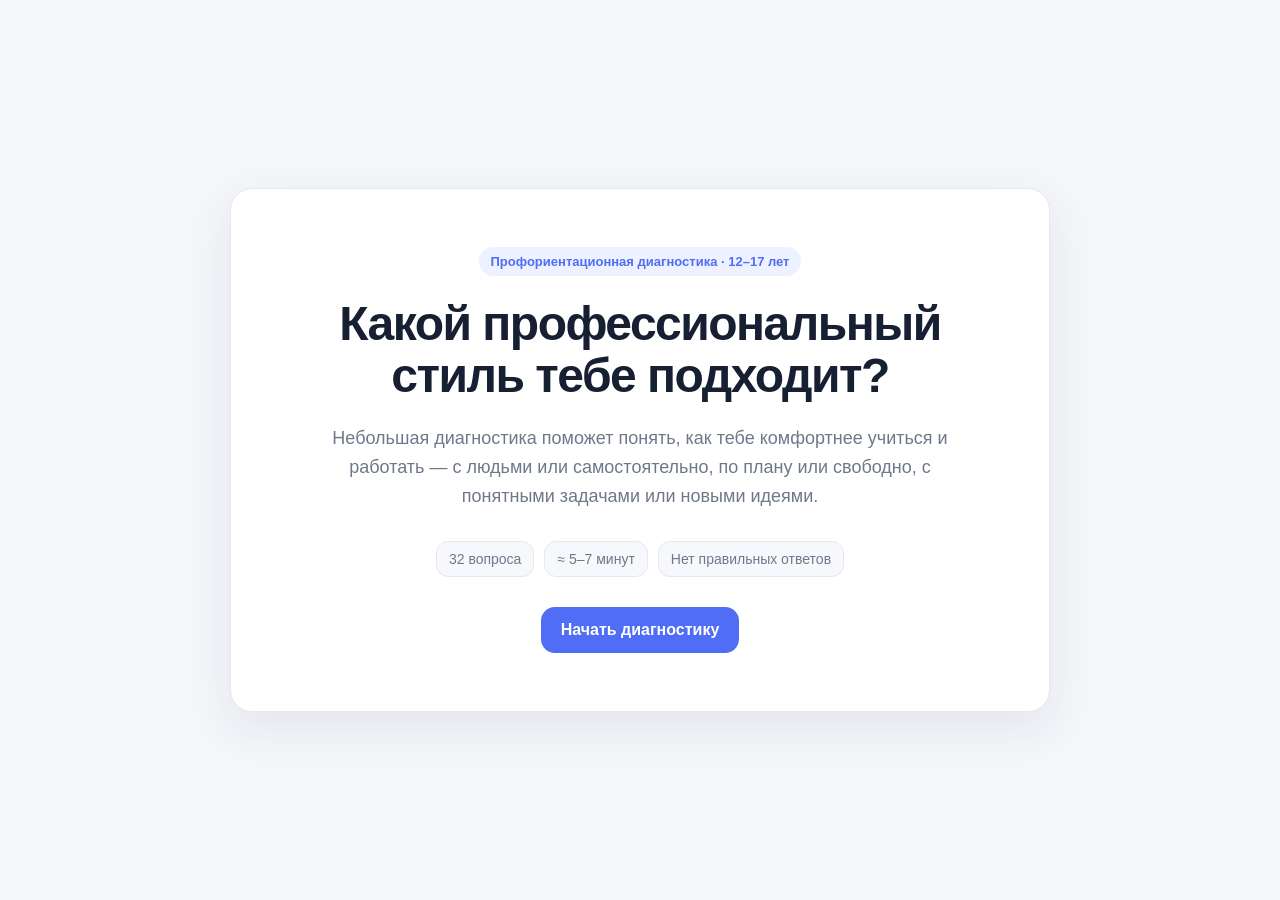
==== 16pf.html @ 12c53074 "add scores 16fp" ====
<!DOCTYPE html>
<html lang="ru">
<head>
<meta charset="UTF-8">
<meta name="viewport" content="width=device-width, initial-scale=1.0">
<meta name="description" content="Профориентационная диагностика профессионального стиля">
<title>Профессиональный стиль — диагностика</title>
<style>
:root{--bg:#f5f6fa;--surface:#fff;--text:#172033;--muted:#6f788a;--border:#e4e8ef;--accent:#4f6df5;--accent-dark:#3e5bd8;--accent-soft:#eef1ff;--shadow:0 16px 45px rgba(31,42,68,.08);--radius:22px}
*{box-sizing:border-box}html{min-height:100%}body{margin:0;min-height:100vh;background:var(--bg);color:var(--text);font-family:-apple-system,BlinkMacSystemFont,"Segoe UI",Roboto,Helvetica,Arial,sans-serif;-webkit-font-smoothing:antialiased}button{font:inherit}
.app{width:100%;min-height:100vh;display:flex;justify-content:center;padding:40px 20px}.screen{width:100%;max-width:820px;margin:auto}.hidden{display:none!important}.fade{animation:appear .45s ease}
@keyframes appear{from{opacity:0;transform:translateY(8px)}to{opacity:1;transform:none}}
.hero,.test-card,.result-card{background:var(--surface);border:1px solid var(--border);border-radius:var(--radius);box-shadow:var(--shadow)}
.hero{text-align:center;padding:58px 48px}.badge{display:inline-flex;padding:7px 12px;border-radius:999px;background:var(--accent-soft);color:var(--accent);font-size:13px;font-weight:700;margin-bottom:22px}
h1{margin:0;font-size:clamp(32px,5vw,48px);line-height:1.08;letter-spacing:-1.5px}.subtitle{max-width:650px;margin:22px auto 30px;color:var(--muted);font-size:18px;line-height:1.6}
.meta{display:flex;justify-content:center;gap:10px;flex-wrap:wrap;margin-bottom:30px}.meta span{padding:9px 12px;background:#f7f8fb;border:1px solid var(--border);border-radius:12px;font-size:14px;color:var(--muted)}
.primary,.secondary{border:0;border-radius:14px;padding:14px 20px;font-weight:700;cursor:pointer;transition:.2s ease}.primary{background:var(--accent);color:#fff}.primary:hover{background:var(--accent-dark);transform:translateY(-1px)}.primary:disabled{opacity:.45;cursor:not-allowed;transform:none}
.secondary{background:#f3f4f7;color:var(--text);border:1px solid var(--border)}.secondary:hover:not(:disabled){background:#e9ebf0}.secondary:disabled{opacity:.4;cursor:not-allowed}
.test-card,.result-card{padding:28px}.test-top{display:flex;justify-content:space-between;align-items:center;margin-bottom:10px}.progress-label{font-size:14px;font-weight:700;color:var(--muted)}
.progress{height:8px;background:#e9ebf1;border-radius:99px;overflow:hidden}.progress i{display:block;height:100%;width:0;background:var(--accent);border-radius:inherit;transition:width .3s ease}
.question-wrap{padding:54px 12px 38px}.question-number,.result-kicker{font-size:13px;font-weight:800;letter-spacing:.08em;text-transform:uppercase;color:var(--accent);margin-bottom:16px}
.question{font-size:clamp(27px,4vw,38px);line-height:1.18;letter-spacing:-.7px;margin:0 0 30px}.answers{display:grid;grid-template-columns:1fr 1fr;gap:16px}
.answer{min-height:150px;padding:24px;text-align:left;background:#fff;border:2px solid var(--border);border-radius:18px;cursor:pointer;transition:.2s ease;display:flex;flex-direction:column;gap:18px}.answer:hover{border-color:#b9c3ee;transform:translateY(-1px)}
.answer.selected{border-color:var(--accent);background:var(--accent-soft)}.answer-key{display:flex;width:34px;height:34px;border-radius:10px;background:#f1f3f7;align-items:center;justify-content:center;font-weight:800;color:var(--muted)}.answer.selected .answer-key{background:var(--accent);color:#fff}.answer-text{font-size:17px;line-height:1.45;font-weight:600}
.nav{display:flex;justify-content:space-between;gap:12px;padding-top:4px}.nav button{min-width:130px}
.result-card{padding:42px}.result-head{padding-bottom:28px;border-bottom:1px solid var(--border)}.result-title{font-size:clamp(34px,5vw,48px);line-height:1.05;letter-spacing:-1.5px;margin:0 0 16px}.result-desc{margin:0;color:var(--muted);font-size:18px;line-height:1.65}
.section-title{font-size:22px;margin:32px 0 18px}.scales{display:grid;gap:14px}.scale-row{display:grid;grid-template-columns:145px 1fr 55px;gap:14px;align-items:center;font-size:15px}.scale-name{font-weight:700}
.bar,.direction-bar{height:9px;background:#e9ebf1;border-radius:99px;overflow:hidden}.bar i,.direction-bar i{display:block;height:100%;background:var(--accent);border-radius:inherit}.scale-value{font-weight:800;text-align:right}
.directions{display:grid;gap:18px}.direction{padding:18px;background:#f8f9fc;border:1px solid var(--border);border-radius:16px}.direction-top{display:flex;justify-content:space-between;gap:10px;margin-bottom:10px}.direction-name{font-weight:800}.direction-score{font-weight:800;color:var(--accent)}.direction small{display:block;color:var(--muted);line-height:1.45;margin-top:10px}
.cta{margin-top:30px;padding:25px;border-radius:20px;background:var(--accent-soft)}.cta h3{margin:0 0 8px;font-size:22px}.cta p{margin:0 0 18px;color:var(--muted);line-height:1.5}.note{font-size:13px;color:var(--muted);line-height:1.5;margin-top:20px}.save-status{font-size:13px;color:var(--muted);margin-top:12px;min-height:18px}
@media(max-width:650px){.app{padding:12px}.hero{padding:38px 20px}.test-card,.result-card{padding:19px;border-radius:19px}.answers{grid-template-columns:1fr}.answer{min-height:120px;padding:20px}.question-wrap{padding:34px 2px 24px}.question{margin-bottom:24px}.scale-row{grid-template-columns:120px 1fr 48px;gap:9px;font-size:14px}.directions{grid-template-columns:1fr}.nav{position:sticky;bottom:0;background:rgba(255,255,255,.96);padding:12px 0 2px}.nav button{flex:1}.secondary{padding:13px 10px}}
</style>
</head>
<body>
<div class="app"><main class="screen">
<section id="startScreen" class="hero">
<div class="badge">Профориентационная диагностика · 12–17 лет</div>
<h1>Какой профессиональный стиль тебе подходит?</h1>
<p class="subtitle">Небольшая диагностика поможет понять, как тебе комфортнее учиться и работать — с людьми или самостоятельно, по плану или свободно, с понятными задачами или новыми идеями.</p>
<div class="meta"><span>32 вопроса</span><span>≈ 5–7 минут</span><span>Нет правильных ответов</span></div>
<button id="startBtn" class="primary">Начать диагностику</button>
</section>

<section id="testScreen" class="test-card hidden">
<div class="test-top"><span id="progressLabel" class="progress-label">Вопрос 1 из 32</span><span id="percentLabel" class="progress-label">3%</span></div>
<div class="progress"><i id="progressBar"></i></div>
<div class="question-wrap"><div id="questionNumber" class="question-number"></div><h2 id="questionText" class="question"></h2><div id="answers" class="answers"></div></div>
<div class="nav"><button id="backBtn" class="secondary">← Назад</button><button id="nextBtn" class="primary" disabled>Далее →</button></div>
</section>

<section id="resultScreen" class="result-card hidden fade">
<div class="result-head"><div class="result-kicker">Твой профессиональный стиль</div><h2 id="profileTitle" class="result-title"></h2><p id="profileDesc" class="result-desc"></p></div>
<h3 class="section-title">Твой профиль</h3><div id="scales" class="scales"></div>
<h3 class="section-title">Направления, которые стоит попробовать</h3><div id="directions" class="directions"></div>
<div class="cta"><h3>Хочешь разобраться глубже?</h3><p>Этот результат показывает только общую картину. Более подробный разбор может помочь сопоставить твои интересы, личностный стиль, тип деятельности и профессиональные направления.</p><button id="detailsBtn" class="primary">Получить подробный разбор</button><div id="saveStatus" class="save-status"></div></div>
<p class="note">Результат не определяет профессию и не является психологическим диагнозом. Это ориентир для дальнейшего исследования себя и разных профессиональных направлений.</p>
</section>
</main></div>

<script>
"use strict";

const API_URL="https://d5doh57gnofrijterto1.7qsg961h.apigw.yandexcloud.net";

const questions=[
{id:1,question:"Тебе дали школьный проект без готового плана.",optionA:"Хочу получить понятный порядок действий",optionB:"Интересно самому придумать, как всё организовать",scale:"Структура",direction:"A ← B"},
{id:2,question:"На мероприятии ты никого не знаешь.",optionA:"Скорее буду ждать, пока кто-то заговорит со мной",optionB:"Могу сам начать разговор",scale:"Люди",direction:"A ← B"},
{id:3,question:"Тебе предложили попробовать новое занятие, о котором ты ничего не знаешь.",optionA:"Скорее выберу что-то знакомое",optionB:"Скорее попробую новое",scale:"Новизна",direction:"A ← B"},
{id:4,question:"В команде никто не может решить, что делать дальше.",optionA:"Подожду общего решения",optionB:"Предложу свой вариант и попробую организовать остальных",scale:"Влияние",direction:"A ← B"},
{id:5,question:"Представь, что нужно придумать устройство будущего.",optionA:"Буду думать, как сделать что-то реально существующее",optionB:"Буду придумывать необычные возможности, даже если их пока не существует",scale:"Идеи",direction:"A ← B"},
{id:6,question:"У тебя свободный день перед важным проектом.",optionA:"Предпочту спокойно заниматься одним делом",optionB:"Хочется нескольких разных занятий и событий",scale:"Динамика",direction:"A ← B"},
{id:7,question:"В групповой работе возникает спор.",optionA:"Для меня главное — найти наиболее логичное решение",optionB:"Мне важно понять, что чувствуют участники и почему они спорят",scale:"Чувствительность",direction:"A ← B"},
{id:8,question:"Учитель разрешил выбрать, как выполнять большую работу.",optionA:"Предпочту работать вместе с кем-нибудь",optionB:"Предпочту самому определить способ и работать самостоятельно",scale:"Самостоятельность",direction:"A ← B"},
{id:9,question:"Тебе дали задачу с большим количеством правил.",optionA:"Правила помогают мне понять, что делать",optionB:"Слишком много правил скорее мешают",scale:"Структура",direction:"B ← A"},
{id:10,question:"На встрече нужно высказать своё мнение перед группой.",optionA:"Лучше промолчу, если меня прямо не спросили",optionB:"Скорее выскажу свою позицию",scale:"Люди",direction:"A ← B"},
{id:11,question:"В привычном школьном проекте предлагают полностью изменить подход.",optionA:"Лучше оставить то, что уже работает",optionB:"Интересно посмотреть, что получится по-новому",scale:"Новизна",direction:"A ← B"},
{id:12,question:"Ты уверен, что команда выбрала не лучший вариант.",optionA:"Скорее соглашусь с большинством",optionB:"Буду отстаивать другой вариант",scale:"Влияние",direction:"A ← B"},
{id:13,question:"Тебе нужно объяснить сложную тему.",optionA:"Буду приводить конкретные примеры",optionB:"Попробую объяснить общую идею и связи между вещами",scale:"Идеи",direction:"A ← B"},
{id:14,question:"Какой учебный день кажется тебе более привлекательным?",optionA:"Несколько спокойных занятий без спешки",optionB:"Много разных дел, которые быстро сменяют друг друга",scale:"Динамика",direction:"A ← B"},
{id:15,question:"Друг рассказывает тебе о проблеме.",optionA:"Сначала думаю, как решить проблему",optionB:"Сначала стараюсь понять, что он чувствует",scale:"Чувствительность",direction:"A ← B"},
{id:16,question:"Тебе поручили сложную задачу.",optionA:"Хочется периодически сверяться с другими",optionB:"Предпочитаю самому разобраться и показать результат",scale:"Самостоятельность",direction:"A ← B"},
{id:17,question:"Представь идеальное рабочее место.",optionA:"Понятные процессы, правила и порядок",optionB:"Можно самому решать, как организовать работу",scale:"Структура",direction:"A ← B"},
{id:18,question:"После уроков нужно выбрать, чем заняться.",optionA:"Встретиться с друзьями или заняться чем-то вместе",optionB:"Заняться своим делом в одиночку",scale:"Люди",direction:"A ← B"},
{id:19,question:"Тебе предлагают участвовать в конкурсе, где заранее неизвестен результат.",optionA:"Скорее выберу более предсказуемый вариант",optionB:"Неопределённость делает это интереснее",scale:"Новизна",direction:"A ← B"},
{id:20,question:"В команде появился новый проект, и нужен человек, который будет координировать работу.",optionA:"Предпочту заниматься своей частью",optionB:"Мне было бы интересно координировать остальных",scale:"Влияние",direction:"A ← B"},
{id:21,question:"Что тебе интереснее?",optionA:"Разобраться, как работает конкретный механизм",optionB:"Придумать новую концепцию или способ его применения",scale:"Идеи",direction:"A ← B"},
{id:22,question:"Какой формат проекта тебе ближе?",optionA:"Долгая спокойная работа с возможностью не торопиться",optionB:"Короткие этапы, активное движение и быстрые результаты",scale:"Динамика",direction:"A ← B"},
{id:23,question:"Ты создаёшь приложение для школьников.",optionA:"В первую очередь думаю о функциях и удобстве",optionB:"В первую очередь думаю о том, что пользователь будет чувствовать",scale:"Чувствительность",direction:"A ← B"},
{id:24,question:"Если ты не понимаешь задачу...",optionA:"Скорее спрошу кого-нибудь и разберусь вместе",optionB:"Сначала попробую разобраться самостоятельно",scale:"Самостоятельность",direction:"A ← B"},
{id:25,question:"В проекте внезапно поменялись требования.",optionA:"Это скорее раздражает — хочется определённости",optionB:"Это нормально, можно перестроиться",scale:"Новизна",direction:"A ← B"},
{id:26,question:"Тебе нужно убедить команду попробовать твою идею.",optionA:"Лучше, чтобы решение приняли другие",optionB:"Готов объяснять, спорить и отстаивать свою идею",scale:"Влияние",direction:"A ← B"},
{id:27,question:"Представь, что тебе нужно создать компьютерную игру.",optionA:"Интересно продумать правила и конкретные механики",optionB:"Интересно придумать необычный мир и концепцию",scale:"Идеи",direction:"A ← B"},
{id:28,question:"Тебе нужно выполнить большую задачу.",optionA:"Разбить её на этапы и идти по плану",optionB:"Начать с того, что сейчас кажется наиболее интересным",scale:"Структура",direction:"A ← B"},
{id:29,question:"В новом кружке или компании...",optionA:"Мне требуется время, чтобы освоиться",optionB:"Обычно довольно быстро включаюсь в общение",scale:"Люди",direction:"A ← B"},
{id:30,question:"После нескольких часов работы тебе предлагают ещё одно интересное дело.",optionA:"Скорее хочу закончить текущее и отдохнуть",optionB:"Скорее хочется переключиться и продолжить активность",scale:"Динамика",direction:"A ← B"},
{id:31,question:"Если ты работаешь над проектом для людей...",optionA:"Главное — чтобы результат хорошо выполнял задачу",optionB:"Важно, чтобы люди почувствовали себя комфортно и получили хороший опыт",scale:"Чувствительность",direction:"A ← B"},
{id:32,question:"Если тебе дали индивидуальное задание...",optionA:"Мне удобнее иметь возможность обсудить его с кем-то",optionB:"Мне нравится самому отвечать за весь результат",scale:"Самостоятельность",direction:"A ← B"}
];

const scales=["Люди","Влияние","Самостоятельность","Структура","Новизна","Идеи","Динамика","Чувствительность"];

const profiles={
"Исследователь":{desc:"Тебе может быть интересно разбираться в сложных вещах, искать новые решения и самостоятельно докапываться до сути. Тебе может быть комфортнее там, где есть пространство для экспериментов и собственных идей.",rule:s=>s.Идеи>=60&&s.Новизна>=60&&s.Самостоятельность>=60},
"Инициатор":{desc:"Тебе может быть интересно запускать новое, действовать активно и влиять на то, как развивается дело. Стоит попробовать задачи, где есть движение, неопределённость и возможность проявить инициативу.",rule:s=>s.Влияние>=60&&s.Новизна>=60&&s.Динамика>=60},
"Коммуникатор":{desc:"Тебе может быть комфортно много взаимодействовать с людьми, обсуждать идеи и двигать совместные дела вперёд. Могут подойти проекты, где важны общение, энергия и заметный результат.",rule:s=>s.Люди>=60&&s.Влияние>=60&&s.Динамика>=60},
"Создатель":{desc:"Тебе может быть интересно придумывать необычные решения и превращать идеи в новые форматы. Может подойти среда, где есть свобода эксперимента и не требуется всё делать строго по шаблону.",rule:s=>s.Идеи>=60&&s.Новизна>=60&&s.Структура<=45},
"Систематизатор":{desc:"Тебе может быть комфортно наводить порядок, разбираться в сложных задачах и самостоятельно доводить работу до результата. Стоит попробовать занятия, где важны логика, последовательность и понятные критерии.",rule:s=>s.Структура>=60&&s.Самостоятельность>=60&&s.Новизна<=45},
"Помогающий":{desc:"Тебе может быть интересно понимать людей, учитывать их состояние и помогать находить решения. Могут подойти проекты, где результат зависит не только от задачи, но и от качества взаимодействия.",rule:s=>s.Люди>=60&&s.Чувствительность>=60&&s.Влияние>=50}
};

const directionWeights={
"IT и технологии":{Идеи:25,Самостоятельность:20,Новизна:20,Структура:15,Люди:10,Динамика:10},
"Дизайн и креатив":{Идеи:30,Новизна:25,Чувствительность:20,Самостоятельность:15,Люди:10},
"Бизнес и предпринимательство":{Влияние:25,Новизна:25,Динамика:20,Самостоятельность:15,Идеи:15},
"Управление и проекты":{Влияние:25,Структура:20,Люди:20,Динамика:20,Самостоятельность:15},
"Маркетинг и медиа":{Люди:25,Идеи:25,Динамика:20,Новизна:20,Влияние:10},
"Наука и исследования":{Идеи:25,Самостоятельность:25,Структура:25,Новизна:15,Чувствительность:10},
"Образование":{Люди:30,Чувствительность:25,Структура:15,Влияние:15,Идеи:15},
"Помогающие профессии":{Люди:35,Чувствительность:35,Влияние:15,Структура:10,Самостоятельность:5},
"Инженерия":{Структура:30,Самостоятельность:20,Идеи:20,Новизна:15,Динамика:10,Люди:5},
"Аналитика и финансы":{Структура:30,Самостоятельность:25,Идеи:20,Новизна:10,Влияние:10,Люди:5}
};

let current=0,answers=Array(questions.length).fill(null),startedAt=null;
const $=id=>document.getElementById(id);
const startScreen=$("startScreen"),testScreen=$("testScreen"),resultScreen=$("resultScreen");

function renderQuestion(){
 const q=questions[current],pct=Math.round((current+1)/questions.length*100);
 $("progressLabel").textContent=`Вопрос ${current+1} из ${questions.length}`;
 $("percentLabel").textContent=`${pct}%`;$("progressBar").style.width=`${pct}%`;
 $("questionNumber").textContent=`ВОПРОС ${String(current+1).padStart(2,"0")}`;
 $("questionText").textContent=q.question;$("answers").innerHTML="";
 [["A",q.optionA],["B",q.optionB]].forEach(([key,text])=>{
  const btn=document.createElement("button");btn.type="button";btn.className="answer"+(answers[current]===key?" selected":"");
  btn.innerHTML=`<span class="answer-key">${key}</span><div class="answer-text">${text}</div>`;
  btn.addEventListener("click",()=>selectAnswer(key));$("answers").appendChild(btn);
 });
 $("backBtn").disabled=current===0;$("nextBtn").disabled=answers[current]===null;
 $("nextBtn").textContent=current===questions.length-1?"Показать результат →":"Далее →";
}
function selectAnswer(key){answers[current]=key;[...$("answers").children].forEach(b=>b.classList.remove("selected"));$("answers").children[key==="A"?0:1].classList.add("selected");$("nextBtn").disabled=false}
function calculateScales(){
 const totals={};scales.forEach(s=>totals[s]={a:0,b:0});
 questions.forEach((q,i)=>{const a=answers[i];if(!a)return;const r=q.id===9;if((a==="B"&&!r)||(a==="A"&&r))totals[q.scale].b++;else totals[q.scale].a++});
 const result={};scales.forEach(s=>{const t=totals[s],n=t.a+t.b;result[s]=n?Math.round(t.b/n*100):0});return result;
}
function profileScore(name,s){
 switch(name){
  case"Исследователь":return(s.Идеи+s.Новизна+s.Самостоятельность)/3;
  case"Инициатор":return(s.Влияние+s.Новизна+s.Динамика)/3;
  case"Коммуникатор":return(s.Люди+s.Влияние+s.Динамика)/3;
  case"Создатель":return(s.Идеи+s.Новизна+(100-s.Структура))/3;
  case"Систематизатор":return(s.Структура+s.Самостоятельность+(100-s.Новизна))/3;
  case"Помогающий":return(s.Люди+s.Чувствительность+s.Влияние)/3;default:return 0;
 }
}
function getProfile(s){
 const eligible=Object.keys(profiles).filter(n=>profiles[n].rule(s)),pool=eligible.length?eligible:Object.keys(profiles);
 return pool.reduce((best,n)=>profileScore(n,s)>profileScore(best,s)?n:best,pool[0]);
}
function directionScore(weights,s){
 let total=0,weight=0;Object.entries(weights).forEach(([scale,w])=>{total+=(Number(s[scale])||0)*w;weight+=w});return weight?Math.round(total/weight):0;
}
function renderResult(){
 const s=calculateScales(),profile=getProfile(s),directions=Object.entries(directionWeights).map(([name,weights])=>({name,score:directionScore(weights,s)})).sort((a,b)=>b.score-a.score).slice(0,5);
 $("profileTitle").textContent=profile;$("profileDesc").textContent=profiles[profile].desc;
 $("scales").innerHTML=scales.map(name=>`<div class="scale-row"><div class="scale-name">${name}</div><div class="bar"><i style="width:${s[name]}%"></i></div><div class="scale-value">${s[name]}%</div></div>`).join("");
 $("directions").innerHTML=directions.map(d=>`<div class="direction"><div class="direction-top"><span class="direction-name">${d.name}</span><span class="direction-score">${d.score}%</span></div><div class="direction-bar"><i style="width:${d.score}%"></i></div><small>Может быть интересно исследовать это направление с учётом твоего общего профиля.</small></div>`).join("");
 return{scores:s,profile,directions};
}
async function saveResultToServer(resultData){
 const status=$("saveStatus");status.textContent="Сохраняем результат…";
 try{
  const completedAt=new Date().toISOString(),payload={
   test_type:"16pf",started_at:startedAt,completed_at:completedAt,
   result:{scores: resultData.scores,scales:resultData.scales,profile:resultData.profile,directions:resultData.directions},
   answers:answers
  };
  const response=await fetch(`${API_URL}/results`,{method:"POST",headers:{"Content-Type":"application/json"},body:JSON.stringify(payload)});
  if(!response.ok)throw new Error(`HTTP ${response.status}`);
  const data=await response.json();if(data.success===false)throw new Error(data.error||"Ошибка API");
  console.log("Результат 16PF сохранён:",data);status.textContent="Результат сохранён.";
 }catch(error){console.error("Ошибка сохранения результата 16PF:",error);status.textContent="Результат показан на экране. Не удалось сохранить его на сервере."}
}

$("startBtn").addEventListener("click",()=>{
 current=0;answers=Array(questions.length).fill(null);startedAt=new Date().toISOString();$("saveStatus").textContent="";
 startScreen.classList.add("hidden");resultScreen.classList.add("hidden");testScreen.classList.remove("hidden");renderQuestion();window.scrollTo({top:0,behavior:"smooth"});
});
$("backBtn").addEventListener("click",()=>{if(current>0){current--;renderQuestion();window.scrollTo({top:0,behavior:"smooth"})}});
$("nextBtn").addEventListener("click",()=>{
 if(answers[current]===null)return;
 if(current<questions.length-1){current++;renderQuestion();window.scrollTo({top:0,behavior:"smooth"})}
 else{
  const resultData=renderResult();testScreen.classList.add("hidden");resultScreen.classList.remove("hidden");window.scrollTo({top:0,behavior:"smooth"});saveResultToServer(resultData)}
});
$("detailsBtn").addEventListener("click",()=>alert("Подробный разбор скоро будет доступен"));
</script>
</body>
</html>
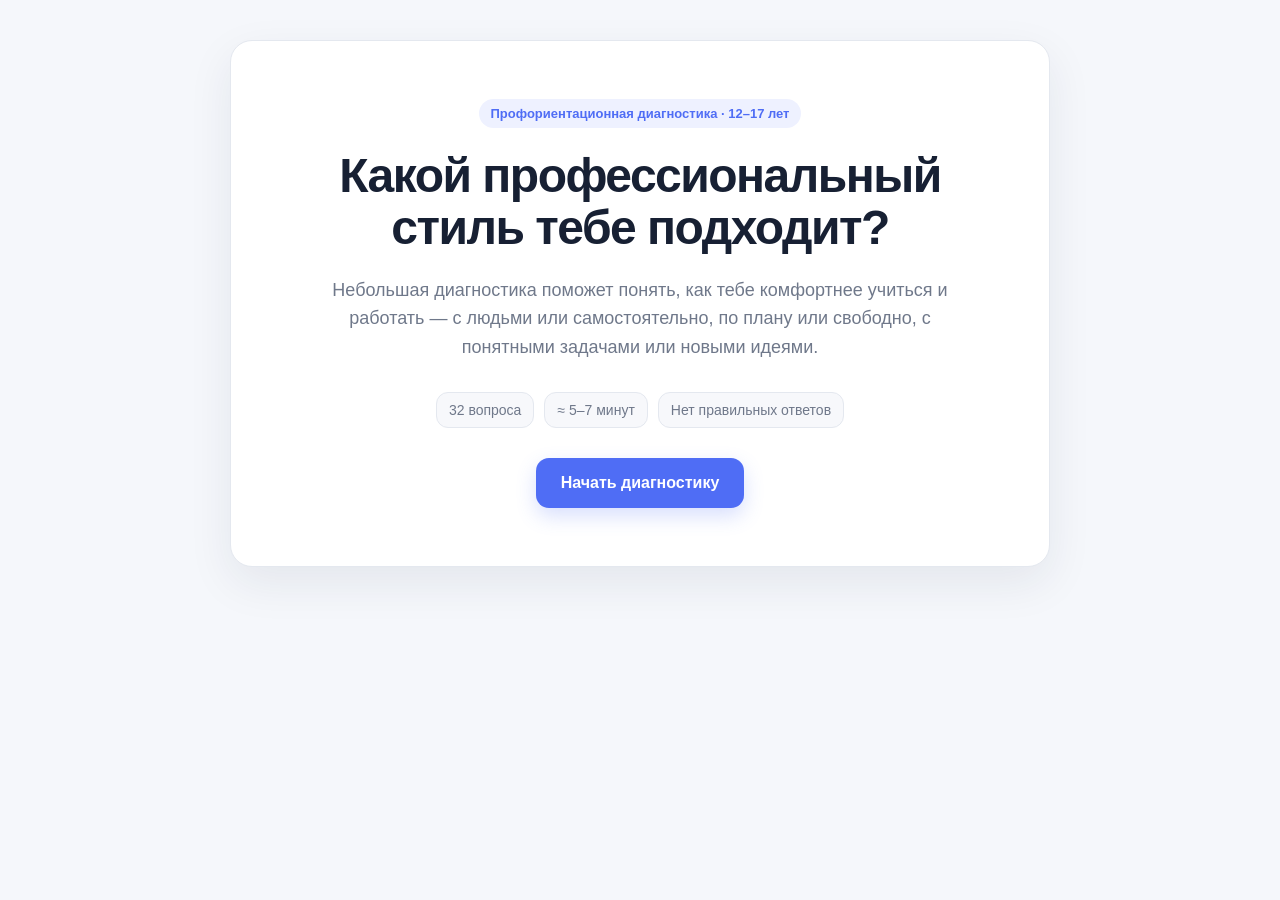
==== commit 82c3b183: "feat: css" ====
--- a/16pf.html
+++ b/16pf.html
@@ -1,35 +1,12 @@
 <!DOCTYPE html>
 <html lang="ru">
 <head>
+  <link rel="stylesheet" href="css/styles.css">
 <meta charset="UTF-8">
 <meta name="viewport" content="width=device-width, initial-scale=1.0">
 <meta name="description" content="Профориентационная диагностика профессионального стиля">
 <title>Профессиональный стиль — диагностика</title>
-<style>
-:root{--bg:#f5f6fa;--surface:#fff;--text:#172033;--muted:#6f788a;--border:#e4e8ef;--accent:#4f6df5;--accent-dark:#3e5bd8;--accent-soft:#eef1ff;--shadow:0 16px 45px rgba(31,42,68,.08);--radius:22px}
-*{box-sizing:border-box}html{min-height:100%}body{margin:0;min-height:100vh;background:var(--bg);color:var(--text);font-family:-apple-system,BlinkMacSystemFont,"Segoe UI",Roboto,Helvetica,Arial,sans-serif;-webkit-font-smoothing:antialiased}button{font:inherit}
-.app{width:100%;min-height:100vh;display:flex;justify-content:center;padding:40px 20px}.screen{width:100%;max-width:820px;margin:auto}.hidden{display:none!important}.fade{animation:appear .45s ease}
-@keyframes appear{from{opacity:0;transform:translateY(8px)}to{opacity:1;transform:none}}
-.hero,.test-card,.result-card{background:var(--surface);border:1px solid var(--border);border-radius:var(--radius);box-shadow:var(--shadow)}
-.hero{text-align:center;padding:58px 48px}.badge{display:inline-flex;padding:7px 12px;border-radius:999px;background:var(--accent-soft);color:var(--accent);font-size:13px;font-weight:700;margin-bottom:22px}
-h1{margin:0;font-size:clamp(32px,5vw,48px);line-height:1.08;letter-spacing:-1.5px}.subtitle{max-width:650px;margin:22px auto 30px;color:var(--muted);font-size:18px;line-height:1.6}
-.meta{display:flex;justify-content:center;gap:10px;flex-wrap:wrap;margin-bottom:30px}.meta span{padding:9px 12px;background:#f7f8fb;border:1px solid var(--border);border-radius:12px;font-size:14px;color:var(--muted)}
-.primary,.secondary{border:0;border-radius:14px;padding:14px 20px;font-weight:700;cursor:pointer;transition:.2s ease}.primary{background:var(--accent);color:#fff}.primary:hover{background:var(--accent-dark);transform:translateY(-1px)}.primary:disabled{opacity:.45;cursor:not-allowed;transform:none}
-.secondary{background:#f3f4f7;color:var(--text);border:1px solid var(--border)}.secondary:hover:not(:disabled){background:#e9ebf0}.secondary:disabled{opacity:.4;cursor:not-allowed}
-.test-card,.result-card{padding:28px}.test-top{display:flex;justify-content:space-between;align-items:center;margin-bottom:10px}.progress-label{font-size:14px;font-weight:700;color:var(--muted)}
-.progress{height:8px;background:#e9ebf1;border-radius:99px;overflow:hidden}.progress i{display:block;height:100%;width:0;background:var(--accent);border-radius:inherit;transition:width .3s ease}
-.question-wrap{padding:54px 12px 38px}.question-number,.result-kicker{font-size:13px;font-weight:800;letter-spacing:.08em;text-transform:uppercase;color:var(--accent);margin-bottom:16px}
-.question{font-size:clamp(27px,4vw,38px);line-height:1.18;letter-spacing:-.7px;margin:0 0 30px}.answers{display:grid;grid-template-columns:1fr 1fr;gap:16px}
-.answer{min-height:150px;padding:24px;text-align:left;background:#fff;border:2px solid var(--border);border-radius:18px;cursor:pointer;transition:.2s ease;display:flex;flex-direction:column;gap:18px}.answer:hover{border-color:#b9c3ee;transform:translateY(-1px)}
-.answer.selected{border-color:var(--accent);background:var(--accent-soft)}.answer-key{display:flex;width:34px;height:34px;border-radius:10px;background:#f1f3f7;align-items:center;justify-content:center;font-weight:800;color:var(--muted)}.answer.selected .answer-key{background:var(--accent);color:#fff}.answer-text{font-size:17px;line-height:1.45;font-weight:600}
-.nav{display:flex;justify-content:space-between;gap:12px;padding-top:4px}.nav button{min-width:130px}
-.result-card{padding:42px}.result-head{padding-bottom:28px;border-bottom:1px solid var(--border)}.result-title{font-size:clamp(34px,5vw,48px);line-height:1.05;letter-spacing:-1.5px;margin:0 0 16px}.result-desc{margin:0;color:var(--muted);font-size:18px;line-height:1.65}
-.section-title{font-size:22px;margin:32px 0 18px}.scales{display:grid;gap:14px}.scale-row{display:grid;grid-template-columns:145px 1fr 55px;gap:14px;align-items:center;font-size:15px}.scale-name{font-weight:700}
-.bar,.direction-bar{height:9px;background:#e9ebf1;border-radius:99px;overflow:hidden}.bar i,.direction-bar i{display:block;height:100%;background:var(--accent);border-radius:inherit}.scale-value{font-weight:800;text-align:right}
-.directions{display:grid;gap:18px}.direction{padding:18px;background:#f8f9fc;border:1px solid var(--border);border-radius:16px}.direction-top{display:flex;justify-content:space-between;gap:10px;margin-bottom:10px}.direction-name{font-weight:800}.direction-score{font-weight:800;color:var(--accent)}.direction small{display:block;color:var(--muted);line-height:1.45;margin-top:10px}
-.cta{margin-top:30px;padding:25px;border-radius:20px;background:var(--accent-soft)}.cta h3{margin:0 0 8px;font-size:22px}.cta p{margin:0 0 18px;color:var(--muted);line-height:1.5}.note{font-size:13px;color:var(--muted);line-height:1.5;margin-top:20px}.save-status{font-size:13px;color:var(--muted);margin-top:12px;min-height:18px}
-@media(max-width:650px){.app{padding:12px}.hero{padding:38px 20px}.test-card,.result-card{padding:19px;border-radius:19px}.answers{grid-template-columns:1fr}.answer{min-height:120px;padding:20px}.question-wrap{padding:34px 2px 24px}.question{margin-bottom:24px}.scale-row{grid-template-columns:120px 1fr 48px;gap:9px;font-size:14px}.directions{grid-template-columns:1fr}.nav{position:sticky;bottom:0;background:rgba(255,255,255,.96);padding:12px 0 2px}.nav button{flex:1}.secondary{padding:13px 10px}}
-</style>
+
 </head>
 <body>
 <div class="app"><main class="screen">
@@ -48,19 +25,12 @@
 <div class="nav"><button id="backBtn" class="secondary">← Назад</button><button id="nextBtn" class="primary" disabled>Далее →</button></div>
 </section>
 
-<section id="resultScreen" class="result-card hidden fade">
-<div class="result-head"><div class="result-kicker">Твой профессиональный стиль</div><h2 id="profileTitle" class="result-title"></h2><p id="profileDesc" class="result-desc"></p></div>
-<h3 class="section-title">Твой профиль</h3><div id="scales" class="scales"></div>
-<h3 class="section-title">Направления, которые стоит попробовать</h3><div id="directions" class="directions"></div>
-<div class="cta"><h3>Хочешь разобраться глубже?</h3><p>Этот результат показывает только общую картину. Более подробный разбор может помочь сопоставить твои интересы, личностный стиль, тип деятельности и профессиональные направления.</p><button id="detailsBtn" class="primary">Получить подробный разбор</button><div id="saveStatus" class="save-status"></div></div>
-<p class="note">Результат не определяет профессию и не является психологическим диагнозом. Это ориентир для дальнейшего исследования себя и разных профессиональных направлений.</p>
-</section>
 </main></div>
+
+<script src="js/save-result.js"></script>
 
 <script>
 "use strict";
-
-const API_URL="https://d5doh57gnofrijterto1.7qsg961h.apigw.yandexcloud.net";
 
 const questions=[
 {id:1,question:"Тебе дали школьный проект без готового плана.",optionA:"Хочу получить понятный порядок действий",optionB:"Интересно самому придумать, как всё организовать",scale:"Структура",direction:"A ← B"},
@@ -123,7 +93,7 @@
 
 let current=0,answers=Array(questions.length).fill(null),startedAt=null;
 const $=id=>document.getElementById(id);
-const startScreen=$("startScreen"),testScreen=$("testScreen"),resultScreen=$("resultScreen");
+const startScreen=$("startScreen"),testScreen=$("testScreen");
 
 function renderQuestion(){
  const q=questions[current],pct=Math.round((current+1)/questions.length*100);
@@ -169,33 +139,77 @@
  $("directions").innerHTML=directions.map(d=>`<div class="direction"><div class="direction-top"><span class="direction-name">${d.name}</span><span class="direction-score">${d.score}%</span></div><div class="direction-bar"><i style="width:${d.score}%"></i></div><small>Может быть интересно исследовать это направление с учётом твоего общего профиля.</small></div>`).join("");
  return{scores:s,profile,directions};
 }
-async function saveResultToServer(resultData){
- const status=$("saveStatus");status.textContent="Сохраняем результат…";
- try{
-  const completedAt=new Date().toISOString(),payload={
-   test_type:"16pf",started_at:startedAt,completed_at:completedAt,
-   result:{scores: resultData.scores,scales:resultData.scales,profile:resultData.profile,directions:resultData.directions},
-   answers:answers
-  };
-  const response=await fetch(`${API_URL}/results`,{method:"POST",headers:{"Content-Type":"application/json"},body:JSON.stringify(payload)});
-  if(!response.ok)throw new Error(`HTTP ${response.status}`);
-  const data=await response.json();if(data.success===false)throw new Error(data.error||"Ошибка API");
-  console.log("Результат 16PF сохранён:",data);status.textContent="Результат сохранён.";
- }catch(error){console.error("Ошибка сохранения результата 16PF:",error);status.textContent="Результат показан на экране. Не удалось сохранить его на сервере."}
-}
 
 $("startBtn").addEventListener("click",()=>{
- current=0;answers=Array(questions.length).fill(null);startedAt=new Date().toISOString();$("saveStatus").textContent="";
- startScreen.classList.add("hidden");resultScreen.classList.add("hidden");testScreen.classList.remove("hidden");renderQuestion();window.scrollTo({top:0,behavior:"smooth"});
+  current=0;
+  answers=Array(questions.length).fill(null);
+  startedAt=new Date().toISOString();
+
+  startScreen.classList.add("hidden");
+  testScreen.classList.remove("hidden");
+
+  renderQuestion();
+  window.scrollTo({top:0,behavior:"smooth"});
 });
-$("backBtn").addEventListener("click",()=>{if(current>0){current--;renderQuestion();window.scrollTo({top:0,behavior:"smooth"})}});
-$("nextBtn").addEventListener("click",()=>{
- if(answers[current]===null)return;
- if(current<questions.length-1){current++;renderQuestion();window.scrollTo({top:0,behavior:"smooth"})}
- else{
-  const resultData=renderResult();testScreen.classList.add("hidden");resultScreen.classList.remove("hidden");window.scrollTo({top:0,behavior:"smooth"});saveResultToServer(resultData)}
+
+$("backBtn").addEventListener("click",()=>{
+  if(current>0){
+    current--;
+    renderQuestion();
+    window.scrollTo({top:0,behavior:"smooth"});
+  }
 });
-$("detailsBtn").addEventListener("click",()=>alert("Подробный разбор скоро будет доступен"));
+
+$("nextBtn").addEventListener("click",async()=>{
+  if(answers[current]===null)return;
+
+  if(current<questions.length-1){
+    current++;
+    renderQuestion();
+    window.scrollTo({top:0,behavior:"smooth"});
+  }else{
+    const resultData={
+      scores: calculateScales()
+    };
+    resultData.profile=getProfile(resultData.scores);
+    resultData.directions=Object.entries(directionWeights)
+      .map(([name,weights])=>({name,score:directionScore(weights,resultData.scores)}))
+      .sort((a,b)=>b.score-a.score).slice(0,5);
+
+    const completedAt = new Date().toISOString();
+
+const payload = {
+  testType: "16pf",
+  startedAt: startedAt,
+  completedAt: completedAt,
+
+  result: {
+    scores: resultData.scores,
+    profile: resultData.profile,
+    directions: resultData.directions
+  },
+
+  scores: resultData.scores,
+  answers: answers
+};
+
+console.log("16PF payload перед отправкой:", payload);
+
+if (typeof saveTestResult === "function") {
+  await saveTestResult(payload);
+}
+
+sessionStorage.setItem("profResult", JSON.stringify({
+  testType:"16pf",
+  scores:resultData.scores,
+  profile:resultData.profile,
+  profileDesc:profiles[resultData.profile].desc,
+  directions:resultData.directions
+}));
+window.location.href="result.html";
+  }
+});
+
 </script>
 </body>
 </html>
--- a/css/styles.css
+++ b/css/styles.css
@@ -0,0 +1,1101 @@
+:root {
+  --bg: #f5f7fb;
+  --surface: #ffffff;
+  --text: #172033;
+  --muted: #6f788a;
+  --border: #e4e8ef;
+  --accent: #4f6df5;
+  --accent-dark: #3e5bd8;
+  --accent-soft: #eef1ff;
+  --success: #3b9b70;
+  --shadow: 0 16px 45px rgba(31, 42, 68, 0.08);
+  --radius: 22px;
+}
+
+/* =========================
+   BASE
+========================= */
+
+* {
+  box-sizing: border-box;
+}
+
+html {
+  min-height: 100%;
+}
+
+body {
+  margin: 0;
+  min-height: 100vh;
+  background: var(--bg);
+  color: var(--text);
+  font-family:
+    -apple-system,
+    BlinkMacSystemFont,
+    "Segoe UI",
+    Roboto,
+    Helvetica,
+    Arial,
+    sans-serif;
+  -webkit-font-smoothing: antialiased;
+}
+
+button {
+  font: inherit;
+}
+
+.hidden {
+  display: none !important;
+}
+
+.app {
+  width: 100%;
+  min-height: 100vh;
+  padding: 40px 20px;
+}
+
+.container,
+.screen {
+  width: 100%;
+  max-width: 820px;
+  margin: 0 auto;
+}
+
+.screen {
+  animation: fadeIn 0.35s ease;
+}
+
+.fade {
+  animation: fadeIn 0.35s ease;
+}
+
+@keyframes fadeIn {
+  from {
+    opacity: 0;
+    transform: translateY(8px);
+  }
+
+  to {
+    opacity: 1;
+    transform: translateY(0);
+  }
+}
+
+/* =========================
+   TYPOGRAPHY
+========================= */
+
+h1 {
+  margin: 0;
+  font-size: clamp(32px, 5vw, 48px);
+  line-height: 1.08;
+  letter-spacing: -1.5px;
+}
+
+.section-title {
+  margin: 32px 0 18px;
+  font-size: 22px;
+  letter-spacing: -0.3px;
+}
+
+.subtitle,
+.start-description,
+.lead,
+.result-desc,
+.result-sub {
+  color: var(--muted);
+  line-height: 1.6;
+}
+
+/* =========================
+   CARDS
+========================= */
+
+.card,
+.hero,
+.start-card,
+.instruction-card,
+.question-card,
+.test-card,
+.result-card {
+  background: var(--surface);
+  border: 1px solid var(--border);
+  border-radius: var(--radius);
+  box-shadow: var(--shadow);
+}
+/* =========================
+   BUTTONS
+========================= */
+
+.primary,
+.secondary,
+.btn,
+.btn-primary,
+.btn-secondary {
+  border: 0;
+  border-radius: 13px;
+  padding: 15px 25px;
+  min-height: 50px;
+  font: inherit;
+  font-weight: 700;
+  cursor: pointer;
+  transition:
+    transform 0.15s ease,
+    background 0.15s ease,
+    opacity 0.15s ease,
+    box-shadow 0.15s ease;
+}
+
+.primary,
+.btn-primary {
+  background: var(--accent);
+  color: #fff;
+  box-shadow: 0 8px 20px rgba(79, 109, 245, 0.22);
+}
+
+.primary:hover:not(:disabled),
+.btn-primary:hover:not(:disabled) {
+  background: var(--accent-dark);
+  transform: translateY(-1px);
+}
+
+.primary:active:not(:disabled),
+.btn-primary:active:not(:disabled) {
+  transform: translateY(0);
+}
+
+.secondary,
+.btn-secondary {
+  background: #eef1f5;
+  color: var(--text);
+}
+
+.secondary:hover:not(:disabled),
+.btn-secondary:hover:not(:disabled) {
+  background: #e4e8ef;
+  transform: translateY(-1px);
+}
+
+.primary:disabled,
+.secondary:disabled,
+.btn-primary:disabled,
+.btn-secondary:disabled {
+  opacity: 0.45;
+  cursor: not-allowed;
+  box-shadow: none;
+  transform: none;
+}
+
+/* =========================
+   BADGES / META
+========================= */
+
+.badge,
+.eyebrow {
+  display: inline-flex;
+  align-items: center;
+  justify-content: center;
+  padding: 7px 12px;
+  border-radius: 999px;
+  background: var(--accent-soft);
+  color: var(--accent);
+  font-size: 13px;
+  font-weight: 700;
+  margin-bottom: 22px;
+}
+
+.meta {
+  display: flex;
+  justify-content: center;
+  gap: 10px;
+  flex-wrap: wrap;
+  margin-bottom: 30px;
+}
+
+.meta span {
+  padding: 9px 12px;
+  background: #f7f8fb;
+  border: 1px solid var(--border);
+  border-radius: 12px;
+  font-size: 14px;
+  color: var(--muted);
+}
+
+/* =========================
+   PROGRESS
+========================= */
+
+.progress,
+.progress-bar {
+  height: 8px;
+  background: #e9ebf1;
+  border-radius: 999px;
+  overflow: hidden;
+}
+
+.progress > div,
+.progress i,
+.progress-fill {
+  display: block;
+  height: 100%;
+  background: var(--accent);
+  border-radius: inherit;
+  transition: width 0.3s ease;
+}
+
+.progress i,
+.progress-fill {
+  width: 0;
+}
+
+.progress-info,
+.test-top,
+.topbar {
+  display: flex;
+  align-items: center;
+  justify-content: space-between;
+}
+
+.progress-info,
+.progress-label,
+.progress-text {
+  color: var(--muted);
+  font-size: 14px;
+  font-weight: 700;
+}
+
+/* =========================
+   ANSWERS
+========================= */
+
+.answers {
+  display: grid;
+  gap: 12px;
+}
+
+.answer {
+  width: 100%;
+  text-align: left;
+  background: #fff;
+  color: var(--text);
+  border: 2px solid var(--border);
+  border-radius: 16px;
+  padding: 17px 18px;
+  cursor: pointer;
+  transition:
+    border-color 0.15s ease,
+    background 0.15s ease,
+    transform 0.15s ease;
+}
+
+.answer:hover {
+  border-color: #b9c3ee;
+  transform: translateY(-1px);
+}
+
+.answer.selected {
+  border-color: var(--accent);
+  background: var(--accent-soft);
+}
+
+.answer-text {
+  font-size: 16px;
+  line-height: 1.4;
+}
+
+.answer-dot,
+.radio {
+  width: 22px;
+  height: 22px;
+  border: 2px solid #cbd1dc;
+  border-radius: 50%;
+  flex: 0 0 22px;
+}
+
+.answer-dot {
+  display: flex;
+  align-items: center;
+  justify-content: center;
+}
+
+.radio {
+  position: relative;
+}
+
+.answer.selected .answer-dot,
+.selected .radio {
+  border-color: var(--accent);
+}
+
+.answer.selected .answer-dot::after {
+  content: "";
+  width: 10px;
+  height: 10px;
+  border-radius: 50%;
+  background: var(--accent);
+}
+
+.selected .radio::after {
+  content: "";
+  position: absolute;
+  inset: 4px;
+  background: var(--accent);
+  border-radius: 50%;
+}
+
+/* =========================
+   16PF
+========================= */
+
+.hero {
+  text-align: center;
+  padding: 58px 48px;
+}
+
+.subtitle {
+  max-width: 650px;
+  margin: 22px auto 30px;
+  font-size: 18px;
+}
+
+.test-card {
+  padding: 28px;
+}
+
+.test-top {
+  margin-bottom: 10px;
+}
+
+.question-wrap {
+  padding: 54px 12px 38px;
+}
+
+.question-number,
+.result-kicker {
+  margin-bottom: 16px;
+  color: var(--accent);
+  font-size: 13px;
+  font-weight: 800;
+  letter-spacing: 0.08em;
+  text-transform: uppercase;
+}
+
+.question {
+  margin: 0 0 30px;
+  font-size: clamp(27px, 4vw, 38px);
+  line-height: 1.18;
+  letter-spacing: -0.7px;
+}
+
+.test-card .answers {
+  grid-template-columns: 1fr 1fr;
+  gap: 16px;
+}
+
+.test-card .answer {
+  min-height: 150px;
+  padding: 24px;
+  display: flex;
+  flex-direction: column;
+  gap: 18px;
+  border-radius: 18px;
+}
+
+.answer-key {
+  display: flex;
+  width: 34px;
+  height: 34px;
+  align-items: center;
+  justify-content: center;
+  border-radius: 10px;
+  background: #f1f3f7;
+  color: var(--muted);
+  font-weight: 800;
+}
+
+.answer.selected .answer-key {
+  background: var(--accent);
+  color: #fff;
+}
+
+.test-card .answer-text {
+  font-size: 17px;
+  line-height: 1.45;
+  font-weight: 600;
+}
+
+.nav {
+  display: flex;
+  justify-content: space-between;
+  gap: 12px;
+  padding-top: 4px;
+}
+
+.nav button {
+  min-width: 130px;
+}
+
+.result-card {
+  padding: 42px;
+}
+
+.result-head {
+  padding-bottom: 28px;
+  border-bottom: 1px solid var(--border);
+}
+
+.result-title {
+  margin: 0 0 16px;
+  font-size: clamp(34px, 5vw, 48px);
+  line-height: 1.05;
+  letter-spacing: -1.5px;
+}
+
+.result-desc {
+  margin: 0;
+  font-size: 18px;
+}
+
+.scales {
+  display: grid;
+  gap: 14px;
+}
+
+.scale-row {
+  display: grid;
+  grid-template-columns: 145px 1fr 55px;
+  gap: 14px;
+  align-items: center;
+  font-size: 15px;
+}
+
+.scale-name {
+  font-weight: 700;
+}
+
+.bar,
+.direction-bar {
+  height: 9px;
+  background: #e9ebf1;
+  border-radius: 999px;
+  overflow: hidden;
+}
+
+.bar i,
+.direction-bar i {
+  display: block;
+  height: 100%;
+  background: var(--accent);
+  border-radius: inherit;
+}
+
+.scale-value {
+  text-align: right;
+  font-weight: 800;
+}
+
+.directions {
+  display: grid;
+  gap: 18px;
+}
+
+.direction {
+  padding: 18px;
+  background: #f8f9fc;
+  border: 1px solid var(--border);
+  border-radius: 16px;
+}
+
+.direction-top {
+  display: flex;
+  justify-content: space-between;
+  gap: 10px;
+  margin-bottom: 10px;
+}
+
+.direction-name,
+.direction-score {
+  font-weight: 800;
+}
+
+.direction-score {
+  color: var(--accent);
+}
+
+.direction small {
+  display: block;
+  margin-top: 10px;
+  color: var(--muted);
+  line-height: 1.45;
+}
+
+/* =========================
+   HOLLAND
+========================= */
+
+.start-screen {
+  max-width: 650px;
+  margin: auto;
+  text-align: center;
+}
+
+.start-card {
+  padding: 56px 48px;
+}
+
+.start-description {
+  max-width: 520px;
+  margin: 22px auto 34px;
+  font-size: 18px;
+}
+
+.instruction-card {
+  padding: 44px;
+}
+
+.instruction-card h2 {
+  margin: 0 0 24px;
+  font-size: 30px;
+  letter-spacing: -0.6px;
+}
+
+.instruction-card p {
+  margin: 0 0 14px;
+  color: var(--muted);
+  font-size: 16px;
+  line-height: 1.7;
+}
+
+.scale {
+  margin: 28px 0 32px;
+  border: 1px solid var(--border);
+  border-radius: 16px;
+  overflow: hidden;
+}
+
+.scale-item {
+  display: flex;
+  align-items: center;
+  gap: 16px;
+  padding: 13px 16px;
+  border-bottom: 1px solid var(--border);
+}
+
+.scale-item:last-child {
+  border-bottom: 0;
+}
+
+.scale-number {
+  display: flex;
+  width: 30px;
+  height: 30px;
+  flex: 0 0 30px;
+  align-items: center;
+  justify-content: center;
+  border-radius: 50%;
+  background: var(--accent-soft);
+  color: var(--accent);
+  font-weight: 700;
+}
+
+.test-screen {
+  width: 100%;
+}
+
+.test-screen .test-top {
+  display: block;
+  margin-bottom: 26px;
+}
+
+.progress-info {
+  margin-bottom: 10px;
+  font-weight: 600;
+}
+
+.question-card {
+  padding: 46px;
+}
+
+.question-card .question-number {
+  font-size: 14px;
+  font-weight: 700;
+  text-transform: none;
+  letter-spacing: normal;
+}
+
+.question-title {
+  margin: 0 0 34px;
+  font-size: clamp(25px, 4vw, 34px);
+  line-height: 1.25;
+  letter-spacing: -0.6px;
+}
+
+.question-card .answers {
+  gap: 11px;
+}
+
+.question-card .answer {
+  display: flex;
+  align-items: center;
+  gap: 14px;
+  border-width: 1px;
+  border-radius: 14px;
+}
+
+.question-card .answer:hover {
+  border-color: #b9c2d2;
+  transform: translateX(2px);
+}
+
+.question-card .answer.selected {
+  color: var(--accent-dark);
+}
+
+.question-actions {
+  display: flex;
+  justify-content: flex-end;
+  margin-top: 30px;
+}
+
+.code-box {
+  display: inline-flex;
+  flex-direction: column;
+  align-items: center;
+  margin-top: 25px;
+  padding: 17px 28px;
+  border-radius: 18px;
+  background: var(--accent-soft);
+}
+
+.code-label {
+  margin-bottom: 5px;
+  color: var(--muted);
+  font-size: 12px;
+  font-weight: 700;
+  letter-spacing: 0.8px;
+  text-transform: uppercase;
+}
+
+.holland-code {
+  color: var(--accent);
+  font-size: 30px;
+  font-weight: 800;
+  letter-spacing: 4px;
+}
+
+.top-types,
+.all-scores {
+  display: grid;
+}
+
+.top-types {
+  gap: 15px;
+  margin-bottom: 42px;
+}
+
+.top-type {
+  padding: 21px;
+  background: #fff;
+  border: 1px solid var(--border);
+  border-radius: 17px;
+}
+
+.top-type-header {
+  display: flex;
+  align-items: center;
+  justify-content: space-between;
+  gap: 20px;
+  margin-bottom: 11px;
+}
+
+.type-title {
+  font-size: 18px;
+  font-weight: 750;
+}
+
+.type-score {
+  color: var(--accent);
+  font-weight: 800;
+  white-space: nowrap;
+}
+
+.type-description {
+  margin: 0;
+  color: var(--muted);
+  font-size: 15px;
+  line-height: 1.6;
+}
+
+.all-scores {
+  gap: 17px;
+  margin-bottom: 42px;
+}
+
+.score-row {
+  display: grid;
+  grid-template-columns: 170px 1fr 48px;
+  align-items: center;
+  gap: 14px;
+}
+
+.score-name {
+  font-size: 14px;
+  font-weight: 650;
+}
+
+.score-track {
+  height: 9px;
+  background: #e8ebf1;
+  border-radius: 999px;
+  overflow: hidden;
+}
+
+.score-fill {
+  width: 0;
+  height: 100%;
+  background: var(--accent);
+  border-radius: inherit;
+  transition: width 0.8s ease;
+}
+
+.score-value {
+  text-align: right;
+  font-size: 14px;
+  font-weight: 800;
+}
+
+.meaning {
+  margin-bottom: 30px;
+  padding: 24px;
+  background: #f7f8fb;
+  border-radius: 17px;
+}
+
+.meaning p {
+  margin: 0 0 16px;
+  color: var(--muted);
+  line-height: 1.65;
+}
+
+.meaning p:last-child {
+  margin-bottom: 0;
+}
+
+.directions-title {
+  margin-bottom: 12px;
+  font-size: 18px;
+  font-weight: 750;
+}
+
+.directions-list {
+  margin: 0;
+  padding-left: 21px;
+  color: var(--muted);
+  line-height: 1.7;
+}
+
+.result-actions {
+  display: flex;
+  justify-content: center;
+  padding-top: 8px;
+}
+
+/* =========================
+   GOLOMSTOCK
+========================= */
+
+.screen > .card {
+  width: 100%;
+  padding: 40px;
+}
+
+.start {
+  text-align: center;
+}
+
+.lead {
+  max-width: 560px;
+  margin: 0 auto 14px;
+  font-size: 18px;
+}
+
+.time {
+  margin-bottom: 30px;
+  color: var(--muted);
+  font-size: 14px;
+}
+
+.topbar {
+  gap: 16px;
+  margin-bottom: 10px;
+}
+
+.screen .progress {
+  margin-bottom: 42px;
+}
+
+.question-label {
+  margin-bottom: 16px;
+  color: var(--accent);
+  font-size: 13px;
+  font-weight: 800;
+  letter-spacing: 0.04em;
+}
+
+.screen .question {
+  margin-bottom: 28px;
+}
+
+.screen .answer {
+  min-height: 58px;
+  display: flex;
+  align-items: center;
+  gap: 12px;
+}
+
+.screen .answer-text {
+  font-weight: 600;
+}
+
+.actions {
+  display: flex;
+  justify-content: space-between;
+  gap: 12px;
+  margin-top: 24px;
+}
+
+.actions .primary {
+  margin-left: auto;
+}
+
+.result-head {
+  margin-bottom: 30px;
+  text-align: center;
+}
+
+.result-head h1 {
+  font-size: clamp(34px, 5vw, 48px);
+}
+
+.result-sub {
+  margin: 0;
+  font-size: 17px;
+}
+
+.results {
+  display: grid;
+  gap: 14px;
+  margin-bottom: 30px;
+}
+
+.result-item {
+  padding: 20px;
+  background: #f8f9fc;
+  border: 1px solid var(--border);
+  border-radius: 17px;
+}
+
+.result-top {
+  display: flex;
+  align-items: baseline;
+  justify-content: space-between;
+  gap: 12px;
+  margin-bottom: 9px;
+}
+
+.result-name {
+  font-size: 20px;
+  font-weight: 800;
+}
+
+.result-score {
+  color: var(--accent);
+  font-size: 18px;
+  font-weight: 800;
+}
+
+.result-bar {
+  height: 9px;
+  margin-bottom: 13px;
+  background: #e9ebf1;
+  border-radius: 999px;
+  overflow: hidden;
+}
+
+.result-bar div {
+  height: 100%;
+  background: var(--accent);
+  border-radius: inherit;
+}
+
+.result-desc {
+  margin: 0;
+  font-size: 15px;
+  line-height: 1.5;
+}
+
+.cta {
+  margin: 30px 0 20px;
+  padding: 25px;
+  background: var(--accent-soft);
+  color: var(--text);
+  border-radius: 20px;
+}
+
+.cta h2,
+.cta h3 {
+  margin: 0 0 10px;
+  font-size: 22px;
+}
+
+.cta p {
+  margin: 0 0 18px;
+  color: var(--muted);
+  line-height: 1.5;
+}
+
+.cta .primary {
+  width: 100%;
+}
+
+.restart {
+  display: block;
+  margin: 0 auto;
+  padding: 8px;
+  background: transparent;
+  color: var(--muted);
+  text-decoration: underline;
+}
+
+.note,
+.save-status {
+  color: var(--muted);
+  font-size: 13px;
+  line-height: 1.5;
+}
+
+.note {
+  margin-top: 20px;
+}
+
+.save-status {
+  min-height: 18px;
+  margin-top: 12px;
+}
+
+/* =========================
+   MOBILE
+========================= */
+
+@media (max-width: 650px) {
+  .app {
+    padding: 12px;
+  }
+
+  .hero,
+  .start-card {
+    padding: 38px 20px;
+  }
+
+  .instruction-card,
+  .question-card,
+  .test-card,
+  .result-card,
+  .screen > .card {
+    padding: 20px 18px;
+    border-radius: 18px;
+  }
+
+  .question-wrap {
+    padding: 34px 2px 24px;
+  }
+
+  .test-card .answers {
+    grid-template-columns: 1fr;
+  }
+
+  .test-card .answer {
+    min-height: 120px;
+    padding: 20px;
+  }
+
+  .question-card .answer,
+  .screen .answer {
+    padding: 16px 14px;
+  }
+
+  .question,
+  .question-title {
+    margin-bottom: 24px;
+  }
+
+  .start-description {
+    font-size: 16px;
+  }
+
+  .instruction-card h2 {
+    font-size: 25px;
+  }
+
+  .question-actions {
+    margin-top: 22px;
+  }
+
+  .question-actions .btn {
+    width: 100%;
+  }
+
+  .nav,
+  .actions {
+    position: sticky;
+    bottom: 0;
+    background: rgba(255, 255, 255, 0.96);
+    padding: 12px 0 2px;
+  }
+
+  .nav button {
+    flex: 1;
+  }
+
+  .scale-row {
+    grid-template-columns: 120px 1fr 48px;
+    gap: 9px;
+    font-size: 14px;
+  }
+
+  .score-row {
+    grid-template-columns: 1fr 45px;
+    gap: 8px 10px;
+  }
+
+  .score-name {
+    grid-column: 1 / 2;
+  }
+
+  .score-value {
+    grid-column: 2 / 3;
+    grid-row: 1;
+  }
+
+  .score-track {
+    grid-column: 1 / 3;
+  }
+
+  .top-type-header {
+    align-items: flex-start;
+  }
+
+  .result-item {
+    padding: 17px;
+  }
+}
+
+@media (prefers-reduced-motion: reduce) {
+  *,
+  *::before,
+  *::after {
+    animation-duration: 0.01ms !important;
+    animation-iteration-count: 1 !important;
+    transition-duration: 0.01ms !important;
+  }
+}
